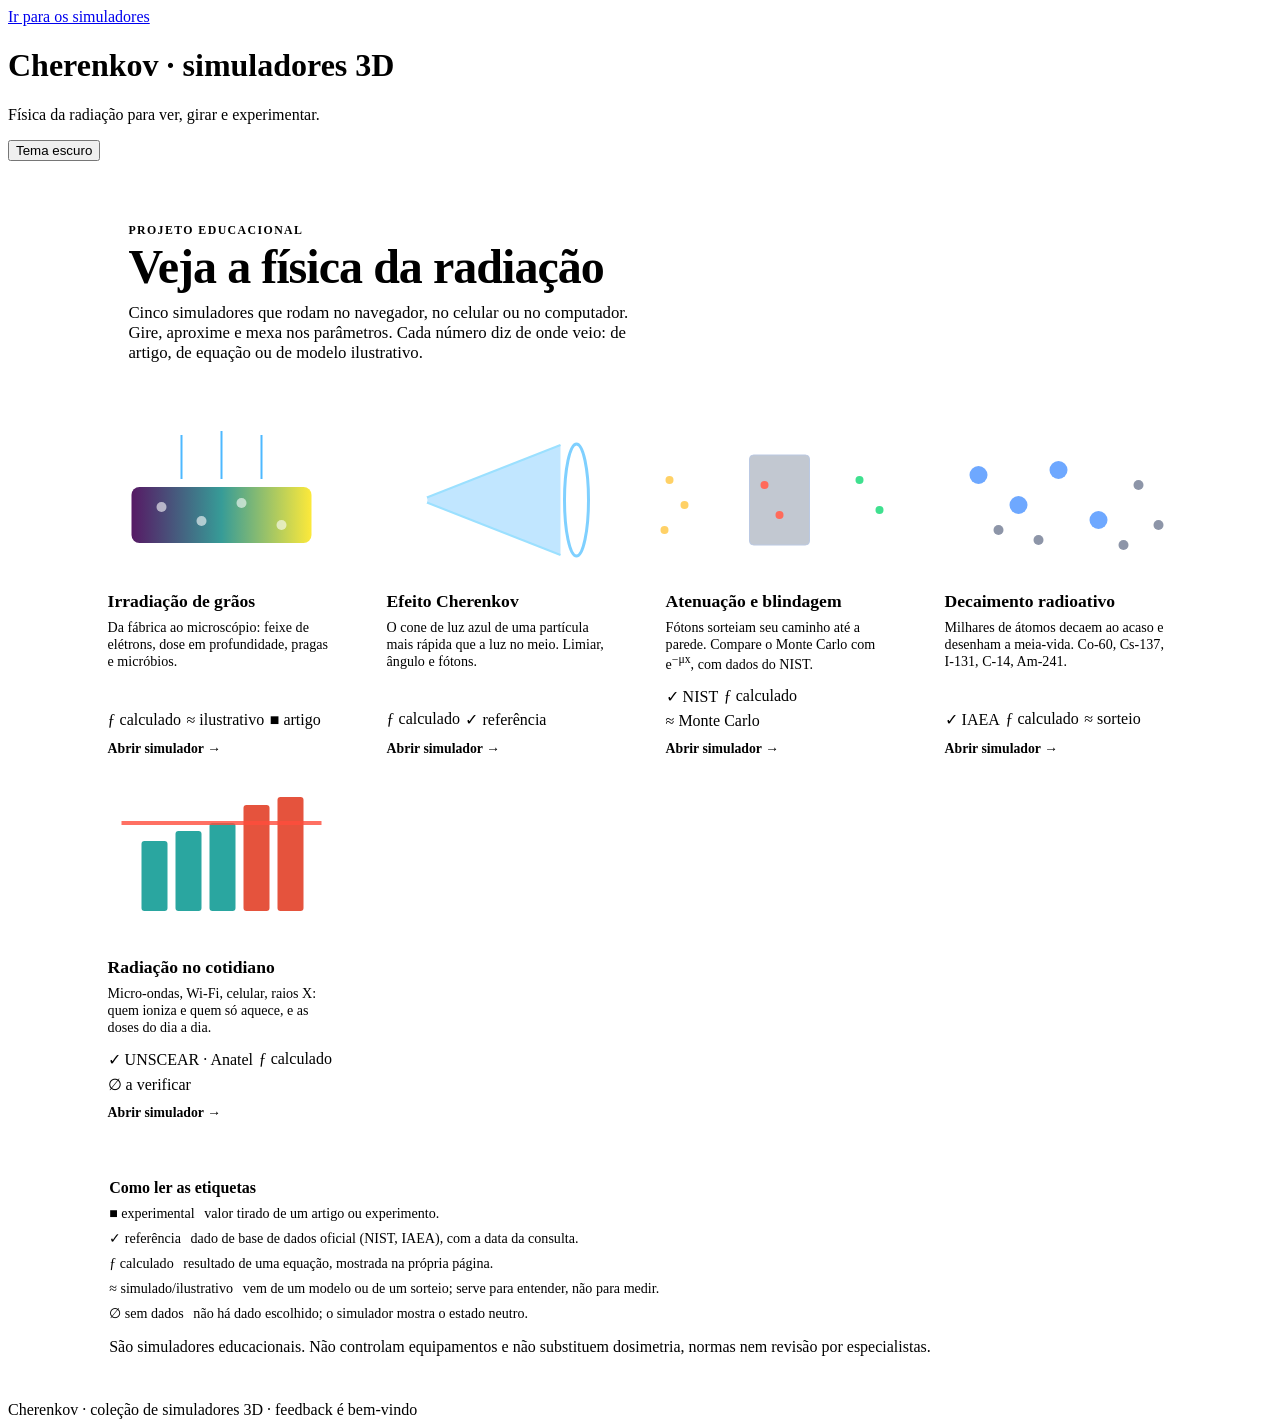
==== index.html @ c426a7c2 "Add files via upload" ====
<!doctype html>
<html lang="pt-BR">
<head>
<meta charset="utf-8">
<meta name="viewport" content="width=device-width, initial-scale=1">
<title>Cherenkov — simuladores 3D de física da radiação</title>
<meta name="description" content="Coleção de simuladores 3D educacionais: irradiação de grãos, efeito Cherenkov, atenuação de fótons e decaimento radioativo.">
<link rel="stylesheet" href="assets/lab.css">
<style>
.wrap{max-width:1100px;margin:0 auto;padding:.75rem}
.hero{margin:.75rem 0 1.2rem;padding:clamp(1.2rem,4vw,2.4rem);border:1px solid var(--line);border-radius:28px;background:var(--card);backdrop-filter:blur(16px);-webkit-backdrop-filter:blur(16px);box-shadow:var(--shadow);position:relative;overflow:hidden}
.hero::before{content:"";position:absolute;right:-60px;top:-60px;width:320px;height:320px;border-radius:50%;background:conic-gradient(from 210deg,var(--accent),var(--accent2),#33d6ff,var(--accent));filter:blur(46px);opacity:.45}
.hero h1{font-size:clamp(1.8rem,5vw,3rem);line-height:1.08;margin:.2rem 0 .6rem;letter-spacing:-.02em;position:relative}
.hero h1 span{background:linear-gradient(90deg,var(--accent),var(--accent2));-webkit-background-clip:text;background-clip:text;color:transparent}
.hero p{max-width:60ch;color:var(--muted);font-size:1.05rem;margin:.3rem 0;position:relative}
.hero .eyebrow{font-size:.74rem;font-weight:700;letter-spacing:.12em;text-transform:uppercase;color:var(--muted);position:relative}
.grid{display:grid;grid-template-columns:repeat(auto-fit,minmax(260px,1fr));gap:1rem}
.sim{display:flex;flex-direction:column;border:1px solid var(--line);border-radius:24px;background:var(--card);backdrop-filter:blur(16px);-webkit-backdrop-filter:blur(16px);box-shadow:var(--shadow);overflow:hidden;text-decoration:none;color:inherit;transition:transform .2s,border-color .2s}
.sim:hover{transform:translateY(-4px);border-color:var(--accent)}
.art{height:150px;position:relative;overflow:hidden;background:var(--stage-bg)}
.art svg{position:absolute;inset:0;width:100%;height:100%}
.sim .body{padding:1rem 1.1rem 1.1rem;display:flex;flex-direction:column;gap:.45rem;flex:1}
.sim h2{font-size:1.1rem;margin:0}
.sim p{margin:0;font-size:.88rem;color:var(--muted)}
.tags{display:flex;gap:.35rem;flex-wrap:wrap;margin-top:auto;padding-top:.4rem}
.go{font-weight:700;font-size:.86rem;color:var(--accent);margin-top:.3rem}
.legend-box{margin-top:1.4rem;padding:1.1rem 1.2rem;border:1px solid var(--line);border-radius:22px;background:var(--card)}
.legend-box h2{margin:0 0 .5rem;font-size:1rem}
.legend-box ul{margin:0;padding:0;list-style:none;display:grid;gap:.5rem}
.legend-box li{display:flex;gap:.6rem;align-items:baseline;font-size:.88rem;color:var(--muted)}
@keyframes drift{from{transform:translateX(-30px)}to{transform:translateX(30px)}}
@keyframes spin{to{transform:rotate(360deg)}}
@keyframes fade{0%,100%{opacity:.25}50%{opacity:1}}
.drift{animation:drift 3.2s ease-in-out infinite alternate}
.fade{animation:fade 2.4s ease-in-out infinite}
@media (prefers-reduced-motion:reduce){.drift,.fade{animation:none}.sim{transition:none}}
</style>
</head>
<body>
<a class="skip" href="#sims">Ir para os simuladores</a>
<header class="top">
  <div class="logo" aria-hidden="true"></div>
  <h1><span>Cherenkov</span> · simuladores 3D</h1>
  <p>Física da radiação para ver, girar e experimentar.</p>
  <button id="theme" class="chip" type="button" aria-pressed="false">Tema escuro</button>
</header>

<main class="wrap">
  <section class="hero">
    <div class="eyebrow">projeto educacional</div>
    <h1>Veja a física da radiação <span>em três dimensões</span></h1>
    <p>Cinco simuladores que rodam no navegador, no celular ou no computador. Gire, aproxime e mexa nos parâmetros. Cada número diz de onde veio: de artigo, de equação ou de modelo ilustrativo.</p>
  </section>

  <section class="grid" id="sims" aria-label="Simuladores">
    <a class="sim" href="graos.html">
      <div class="art" aria-hidden="true"><svg viewBox="0 0 300 150" preserveAspectRatio="xMidYMid slice">
        <defs><linearGradient id="g1" x1="0" x2="1"><stop offset="0" stop-color="#440154"/><stop offset=".5" stop-color="#21918c"/><stop offset="1" stop-color="#fde725"/></linearGradient></defs>
        <rect x="60" y="62" width="180" height="56" rx="8" fill="url(#g1)" opacity=".9"/>
        <g fill="#fff" opacity=".6"><circle cx="90" cy="82" r="5"/><circle cx="130" cy="96" r="5"/><circle cx="170" cy="78" r="5"/><circle cx="210" cy="100" r="5"/></g>
        <g stroke="#4db8ff" stroke-width="2" class="fade"><path d="M110 10v44M150 6v48M190 10v44"/></g></svg></div>
      <div class="body"><h2>Irradiação de grãos</h2>
        <p>Da fábrica ao microscópio: feixe de elétrons, dose em profundidade, pragas e micróbios.</p>
        <div class="tags"><span class="badge b-calc">ƒ calculado</span><span class="badge b-sim">≈ ilustrativo</span><span class="badge b-exp">■ artigo</span></div>
        <div class="go">Abrir simulador →</div></div></a>

    <a class="sim" href="efeito-cherenkov.html">
      <div class="art" aria-hidden="true"><svg viewBox="0 0 300 150" preserveAspectRatio="xMidYMid slice">
        <path d="M70 75 L210 20 L210 130 Z" fill="#4db8ff" opacity=".35" class="fade"/><path d="M70 75 L210 20" stroke="#9be0ff" stroke-width="2"/><path d="M70 75 L210 130" stroke="#9be0ff" stroke-width="2"/>
        <circle cx="70" cy="75" r="7" fill="#fff"/><ellipse cx="226" cy="75" rx="12" ry="56" fill="none" stroke="#7fd0ff" stroke-width="3"/></svg></div>
      <div class="body"><h2>Efeito Cherenkov</h2>
        <p>O cone de luz azul de uma partícula mais rápida que a luz no meio. Limiar, ângulo e fótons.</p>
        <div class="tags"><span class="badge b-calc">ƒ calculado</span><span class="badge b-ok">✓ referência</span></div>
        <div class="go">Abrir simulador →</div></div></a>

    <a class="sim" href="atenuacao.html">
      <div class="art" aria-hidden="true"><svg viewBox="0 0 300 150" preserveAspectRatio="xMidYMid slice">
        <rect x="120" y="30" width="60" height="90" rx="4" fill="#9aa3b2" opacity=".6" stroke="#8ea6d0"/>
        <g class="drift" fill="#ffd166"><circle cx="40" cy="55" r="4"/><circle cx="55" cy="80" r="4"/><circle cx="35" cy="105" r="4"/></g>
        <g fill="#ff6b5b"><circle cx="135" cy="60" r="4"/><circle cx="150" cy="90" r="4"/></g><g fill="#3fe08f"><circle cx="230" cy="55" r="4"/><circle cx="250" cy="85" r="4"/></g></svg></div>
      <div class="body"><h2>Atenuação e blindagem</h2>
        <p>Fótons sorteiam seu caminho até a parede. Compare o Monte Carlo com e<sup>−μx</sup>, com dados do NIST.</p>
        <div class="tags"><span class="badge b-ok">✓ NIST</span><span class="badge b-calc">ƒ calculado</span><span class="badge b-sim">≈ Monte Carlo</span></div>
        <div class="go">Abrir simulador →</div></div></a>

    <a class="sim" href="decaimento.html">
      <div class="art" aria-hidden="true"><svg viewBox="0 0 300 150" preserveAspectRatio="xMidYMid slice">
        <g fill="#6ea8ff"><circle cx="70" cy="50" r="9"/><circle cx="110" cy="80" r="9"/><circle cx="150" cy="45" r="9"/><circle cx="190" cy="95" r="9"/></g>
        <g fill="#8d95a8" class="fade"><circle cx="90" cy="105" r="5"/><circle cx="130" cy="115" r="5"/><circle cx="230" cy="60" r="5"/><circle cx="215" cy="120" r="5"/><circle cx="250" cy="100" r="5"/></g></svg></div>
      <div class="body"><h2>Decaimento radioativo</h2>
        <p>Milhares de átomos decaem ao acaso e desenham a meia-vida. Co-60, Cs-137, I-131, C-14, Am-241.</p>
        <div class="tags"><span class="badge b-ok">✓ IAEA</span><span class="badge b-calc">ƒ calculado</span><span class="badge b-sim">≈ sorteio</span></div>
        <div class="go">Abrir simulador →</div></div></a>

    <a class="sim" href="cotidiano.html">
      <div class="art" aria-hidden="true"><svg viewBox="0 0 300 150" preserveAspectRatio="xMidYMid slice">
        <rect x="70" y="50" width="26" height="70" rx="3" fill="#2aa6a0"/><rect x="104" y="40" width="26" height="80" rx="3" fill="#2aa6a0"/><rect x="138" y="32" width="26" height="88" rx="3" fill="#2aa6a0"/>
        <rect x="172" y="14" width="26" height="106" rx="3" fill="#e5533d"/><rect x="206" y="6" width="26" height="114" rx="3" fill="#e5533d"/>
        <rect x="50" y="30" width="200" height="4" fill="#ff4d3d" opacity=".8" class="fade"/></svg></div>
      <div class="body"><h2>Radiação no cotidiano</h2>
        <p>Micro-ondas, Wi-Fi, celular, raios X: quem ioniza e quem só aquece, e as doses do dia a dia.</p>
        <div class="tags"><span class="badge b-ok">✓ UNSCEAR · Anatel</span><span class="badge b-calc">ƒ calculado</span><span class="badge b-none">∅ a verificar</span></div>
        <div class="go">Abrir simulador →</div></div></a>
  </section>

  <section class="legend-box" aria-labelledby="h-leg">
    <h2 id="h-leg">Como ler as etiquetas</h2>
    <ul>
      <li><span class="badge b-exp">■ experimental</span> valor tirado de um artigo ou experimento.</li>
      <li><span class="badge b-ok">✓ referência</span> dado de base de dados oficial (NIST, IAEA), com a data da consulta.</li>
      <li><span class="badge b-calc">ƒ calculado</span> resultado de uma equação, mostrada na própria página.</li>
      <li><span class="badge b-sim">≈ simulado/ilustrativo</span> vem de um modelo ou de um sorteio; serve para entender, não para medir.</li>
      <li><span class="badge b-none">∅ sem dados</span> não há dado escolhido; o simulador mostra o estado neutro.</li>
    </ul>
    <p class="note">São simuladores educacionais. Não controlam equipamentos e não substituem dosimetria, normas nem revisão por especialistas.</p>
  </section>
</main>
<footer>Cherenkov · coleção de simuladores 3D · feedback é bem-vindo</footer>
<script src="assets/lab.js"></script>
<script>Lab.theme();</script>
</body>
</html>
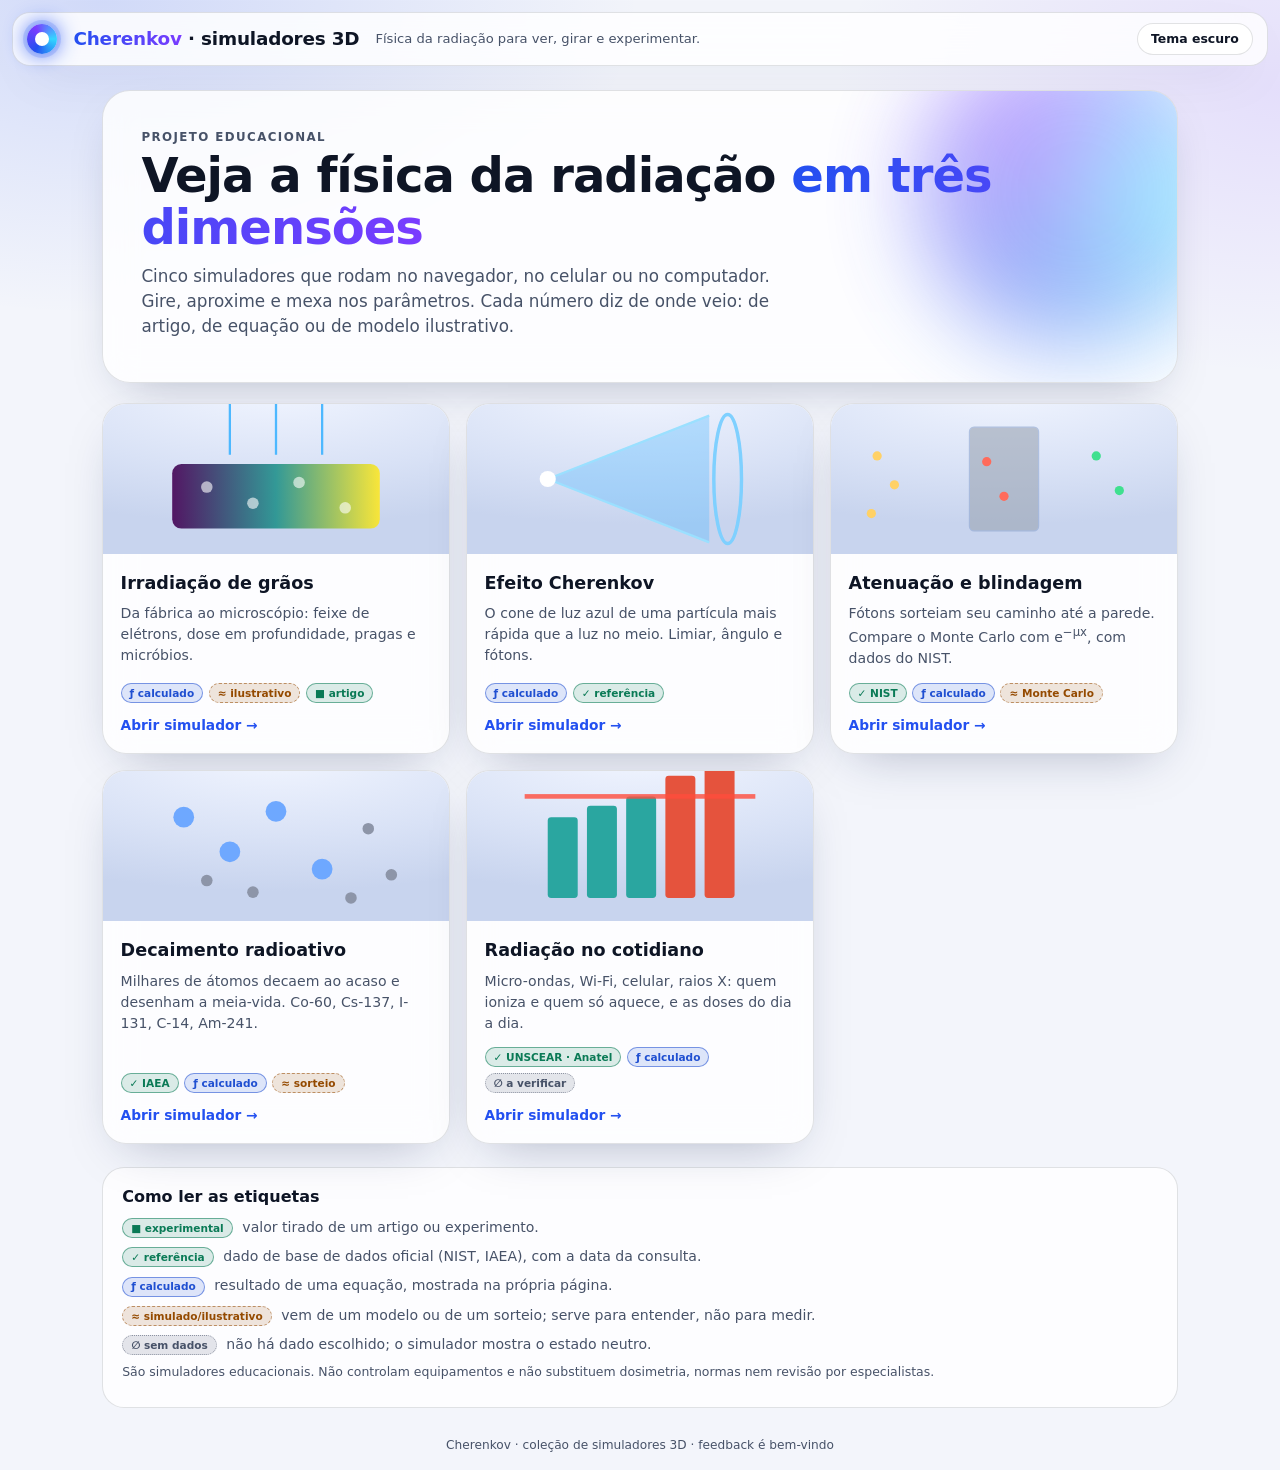
==== commit ac1c44a7: "Add files via upload" ====
--- a/index.html
+++ b/index.html
@@ -5,7 +5,161 @@
 <meta name="viewport" content="width=device-width, initial-scale=1">
 <title>Cherenkov — simuladores 3D de física da radiação</title>
 <meta name="description" content="Coleção de simuladores 3D educacionais: irradiação de grãos, efeito Cherenkov, atenuação de fótons e decaimento radioativo.">
-<link rel="stylesheet" href="assets/lab.css">
+<style>
+:root{
+  --bg:#f3f5fb; --card:rgba(255,255,255,.82); --card-solid:#ffffff; --field:#eef1f9;
+  --ink:#0e1525; --muted:#475268; --line:rgba(14,21,37,.12); --track:rgba(14,21,37,.14);
+  --accent:#2350f0; --accent2:#7a3cff; --accent-ink:#ffffff; --glow1:rgba(35,80,240,.16); --glow2:rgba(122,60,255,.12);
+  --warn-bg:#fff3d6; --warn-ink:#5e3500; --warn-line:#d9961b;
+  --b-exp:#0a7a56; --b-calc:#1f4fd1; --b-sim:#944a00; --b-none:#475268; --b-ok:#0a7a56;
+  --stage-bg:radial-gradient(120% 90% at 50% -10%,#f1f5ff 0%,#d9e2f6 60%,#c8d4ee 100%);
+  --scene-edge:#4a5a7a; --shadow:0 18px 50px -24px rgba(20,35,80,.35); --focus:#2350f0;
+  --sans:"Inter","Segoe UI Variable Text","Segoe UI",system-ui,-apple-system,Roboto,sans-serif;
+  --mono:ui-monospace,"Cascadia Code","SF Mono",Consolas,monospace;
+  color-scheme:light;
+}
+@media (prefers-color-scheme:dark){
+  :root:not([data-theme="light"]){
+    --bg:#060912; --card:rgba(17,24,42,.74); --card-solid:#101828; --field:#0b1222;
+    --ink:#eaf0ff; --muted:#a9b6d3; --line:rgba(160,185,255,.16); --track:rgba(160,185,255,.22);
+    --accent:#6ea8ff; --accent2:#a78bfa; --accent-ink:#06101f; --glow1:rgba(70,120,255,.22); --glow2:rgba(150,100,255,.16);
+    --warn-bg:#2b2110; --warn-ink:#ffd98f; --warn-line:#8a6420;
+    --b-exp:#5eead4; --b-calc:#93c5fd; --b-sim:#fcd34d; --b-none:#a9b6d3; --b-ok:#5eead4;
+    --stage-bg:radial-gradient(110% 85% at 50% -10%,#16275a 0%,#0b1330 55%,#070b18 100%);
+    --scene-edge:#8ea6d0; --shadow:0 18px 60px -28px rgba(0,0,0,.8); --focus:#9cc4ff; color-scheme:dark;
+  }
+}
+:root[data-theme="dark"]{
+  --bg:#060912; --card:rgba(17,24,42,.74); --card-solid:#101828; --field:#0b1222;
+  --ink:#eaf0ff; --muted:#a9b6d3; --line:rgba(160,185,255,.16); --track:rgba(160,185,255,.22);
+  --accent:#6ea8ff; --accent2:#a78bfa; --accent-ink:#06101f; --glow1:rgba(70,120,255,.22); --glow2:rgba(150,100,255,.16);
+  --warn-bg:#2b2110; --warn-ink:#ffd98f; --warn-line:#8a6420;
+  --b-exp:#5eead4; --b-calc:#93c5fd; --b-sim:#fcd34d; --b-none:#a9b6d3; --b-ok:#5eead4;
+  --stage-bg:radial-gradient(110% 85% at 50% -10%,#16275a 0%,#0b1330 55%,#070b18 100%);
+  --scene-edge:#8ea6d0; --shadow:0 18px 60px -28px rgba(0,0,0,.8); --focus:#9cc4ff; color-scheme:dark;
+}
+*{box-sizing:border-box}
+html{scroll-behavior:smooth}
+body{margin:0;min-height:100vh;color:var(--ink);font-family:var(--sans);line-height:1.5;font-size:15px;
+  background:radial-gradient(60% 50% at 8% 0%,var(--glow1),transparent 70%),radial-gradient(50% 45% at 100% 10%,var(--glow2),transparent 70%),var(--bg);
+  background-attachment:fixed;-webkit-font-smoothing:antialiased}
+:focus-visible{outline:3px solid var(--focus);outline-offset:2px;border-radius:8px}
+a{color:var(--accent)}
+.skip{position:absolute;left:-999px;top:0;background:var(--accent);color:var(--accent-ink);padding:.5rem 1rem;z-index:50;border-radius:0 0 10px 0}
+.skip:focus{left:0}
+[hidden]{display:none!important}
+
+header.top{display:flex;flex-wrap:wrap;align-items:center;gap:.5rem 1rem;margin:.75rem .75rem 0;padding:.6rem .9rem;
+  border:1px solid var(--line);border-radius:18px;background:var(--card);backdrop-filter:blur(16px);-webkit-backdrop-filter:blur(16px);box-shadow:var(--shadow)}
+.logo{width:30px;height:30px;border-radius:50%;flex:none;background:conic-gradient(from 210deg,var(--accent),var(--accent2),#33d6ff,var(--accent));
+  box-shadow:0 0 0 4px var(--glow1),0 0 22px var(--accent);position:relative}
+.logo::after{content:"";position:absolute;inset:8px;border-radius:50%;background:var(--card-solid)}
+header.top h1{font-size:1.15rem;margin:0;font-weight:750;letter-spacing:-.01em}
+header.top h1 span{background:linear-gradient(90deg,var(--accent),var(--accent2));-webkit-background-clip:text;background-clip:text;color:transparent}
+header.top p{margin:0;color:var(--muted);font-size:.82rem;flex:1 1 260px}
+.chip{display:inline-flex;align-items:center;gap:.4rem;font:inherit;font-size:.78rem;font-weight:600;cursor:pointer;color:var(--ink);text-decoration:none;
+  border:1px solid var(--line);background:var(--card-solid);padding:.38rem .8rem;border-radius:999px;transition:transform .15s,border-color .15s}
+.chip:hover{border-color:var(--accent);transform:translateY(-1px)}
+.chip[aria-pressed="true"]{background:var(--ink);color:var(--bg)}
+.pill-note{font-size:.72rem;font-weight:700;color:var(--warn-ink);background:var(--warn-bg);border:1px solid var(--warn-line);padding:.2rem .6rem;border-radius:999px}
+
+.layout{display:grid;grid-template-columns:minmax(0,1.35fr) minmax(340px,.8fr);gap:.9rem;padding:.9rem .75rem;align-items:start;max-width:1800px;margin:0 auto}
+.stagewrap{position:sticky;top:.75rem}
+.stage{position:relative;height:calc(100vh - 6.4rem);min-height:420px;border:1px solid var(--line);border-radius:26px;background:var(--stage-bg);overflow:hidden;box-shadow:var(--shadow)}
+.stage canvas{position:absolute;inset:0;width:100%;height:100%;display:block;touch-action:none;cursor:grab}
+.stage canvas:active{cursor:grabbing}
+.ov{position:absolute;font-size:.72rem;pointer-events:none;color:var(--ink)}
+.glass{background:var(--card);backdrop-filter:blur(14px);-webkit-backdrop-filter:blur(14px);border:1px solid var(--line);border-radius:14px}
+.stamp{left:.7rem;top:.7rem;padding:.3rem .65rem;max-width:calc(100% - 11rem);font-weight:600;color:var(--muted)}
+.hint{right:.7rem;bottom:.7rem;padding:.25rem .6rem;color:var(--muted);border-radius:999px}
+.tools{right:.7rem;top:.7rem;display:flex;gap:.4rem;pointer-events:auto}
+.legend{left:.7rem;bottom:.7rem;padding:.55rem .75rem .6rem;width:min(330px,calc(100% - 9.5rem))}
+.legend .ttl{font-weight:700;margin-bottom:.35rem;line-height:1.25}
+.legend .ttl small{display:block;font-weight:500;color:var(--muted)}
+.legend dl{display:grid;grid-template-columns:1fr auto;gap:.15rem .8rem;margin:0}
+.legend dt{color:var(--muted)} .legend dd{margin:0;font-family:var(--mono);font-weight:700;text-align:right}
+.lbl{position:absolute;left:0;top:0;font-size:.7rem;padding:.15rem .5rem;white-space:nowrap;pointer-events:none;display:none;
+  background:var(--card);backdrop-filter:blur(10px);border:1px solid var(--line);border-radius:999px;font-weight:600}
+.nogl{position:absolute;inset:0;display:none;align-items:center;justify-content:center;text-align:center;padding:2rem;color:var(--muted)}
+
+.panels{display:flex;flex-direction:column;gap:.9rem;min-width:0}
+.card{background:var(--card);backdrop-filter:blur(16px);-webkit-backdrop-filter:blur(16px);border:1px solid var(--line);border-radius:22px;padding:1rem 1.05rem;box-shadow:var(--shadow)}
+.card h2{font-size:1rem;margin:0 0 .6rem;font-weight:700}
+.card h3{font-size:.72rem;margin:1rem 0 .35rem;text-transform:uppercase;letter-spacing:.08em;color:var(--muted);font-weight:700}
+.ctl{margin:.7rem 0}
+.ctl label,.ctl legend{display:flex;justify-content:space-between;gap:.5rem;font-size:.84rem;font-weight:600;margin-bottom:.3rem;padding:0}
+.ctl .unit{color:var(--muted);font-weight:500;font-size:.74rem;text-align:right}
+.pair{display:grid;grid-template-columns:1fr 6.4rem;gap:.8rem;align-items:center}
+input[type=range]{-webkit-appearance:none;appearance:none;width:100%;height:24px;background:transparent;margin:0;cursor:pointer}
+input[type=range]::-webkit-slider-runnable-track{height:6px;border-radius:999px;background:linear-gradient(90deg,var(--accent),var(--accent2)) 0/var(--p,0%) 100% no-repeat,var(--track)}
+input[type=range]::-moz-range-track{height:6px;border-radius:999px;background:linear-gradient(90deg,var(--accent),var(--accent2)) 0/var(--p,0%) 100% no-repeat,var(--track)}
+input[type=range]::-webkit-slider-thumb{-webkit-appearance:none;width:20px;height:20px;margin-top:-7px;border-radius:50%;background:#fff;border:3px solid var(--accent);box-shadow:0 2px 8px rgba(0,0,0,.3)}
+input[type=range]::-moz-range-thumb{width:14px;height:14px;border-radius:50%;background:#fff;border:3px solid var(--accent);box-shadow:0 2px 8px rgba(0,0,0,.3)}
+input[type=number],select{font-family:var(--mono);font-size:.86rem;padding:.4rem .6rem;border:1px solid var(--line);background:var(--field);color:var(--ink);width:100%;border-radius:12px}
+select{font-family:var(--sans)}
+input[aria-invalid="true"]{outline:2px solid #d0261a}
+.seg{display:flex;gap:.3rem;background:var(--field);padding:.25rem;border-radius:999px;border:1px solid var(--line);flex-wrap:wrap}
+.seg label{flex:1;margin:0;text-align:center;cursor:pointer;position:relative;display:block;font-weight:600;font-size:.8rem;white-space:nowrap}
+.seg input{position:absolute;opacity:0;inset:0;cursor:pointer;margin:0}
+.seg span{display:block;padding:.4rem .6rem;border-radius:999px}
+.seg input:checked+span{background:linear-gradient(90deg,var(--accent),var(--accent2));color:var(--accent-ink)}
+.seg label:has(input:focus-visible){outline:3px solid var(--focus);outline-offset:2px;border-radius:999px}
+fieldset{border:0;margin:.7rem 0 0;padding:0}
+.btnrow{display:flex;gap:.5rem;flex-wrap:wrap;margin-top:.6rem}
+.btn{font:inherit;font-size:.82rem;font-weight:650;cursor:pointer;border:1px solid var(--line);background:var(--card-solid);color:var(--ink);padding:.5rem 1rem;border-radius:999px}
+.btn.pri{background:linear-gradient(90deg,var(--accent),var(--accent2));color:var(--accent-ink);border-color:transparent}
+.btn:hover{filter:brightness(1.08)}
+
+.rows{display:flex;flex-direction:column}
+.row{display:grid;grid-template-columns:minmax(0,1fr) auto;gap:.1rem .8rem;padding:.55rem 0;border-bottom:1px solid var(--line);align-items:baseline}
+.row:last-child{border-bottom:0}
+.row .k{font-size:.85rem;font-weight:550}
+.row .k small{display:block;color:var(--muted);font-size:.74rem;font-weight:400}
+.row .val{text-align:right;display:flex;flex-direction:column;align-items:flex-end;gap:.2rem}
+.v{font-family:var(--mono);font-size:.98rem;font-weight:700;font-variant-numeric:tabular-nums}
+.badge{font-size:.66rem;font-weight:650;padding:.05rem .5rem;border-radius:999px;white-space:nowrap;line-height:1.55;color:var(--bc,var(--ink));
+  background:color-mix(in srgb,var(--bc) 14%,transparent);border:1px solid color-mix(in srgb,var(--bc) 55%,transparent)}
+.b-exp{--bc:var(--b-exp)} .b-calc{--bc:var(--b-calc)} .b-sim{--bc:var(--b-sim)} .b-none{--bc:var(--b-none)} .b-ok{--bc:var(--b-ok)}
+.b-sim{border-style:dashed} .b-none{border-style:dotted}
+.alert{background:var(--warn-bg);color:var(--warn-ink);border:1px solid var(--warn-line);border-radius:14px;padding:.6rem .8rem;font-size:.82rem;margin:.6rem 0}
+.alert.info{background:var(--field);color:var(--ink);border-color:var(--line)}
+.note{font-size:.78rem;color:var(--muted);margin:.5rem 0}
+.kpis{display:grid;grid-template-columns:repeat(3,minmax(0,1fr));gap:.55rem;margin-bottom:.4rem}
+.kpi{border:1px solid var(--line);border-radius:16px;padding:.6rem .7rem;background:var(--field);min-width:0}
+.kpi .l{font-size:.7rem;font-weight:700;letter-spacing:.06em;text-transform:uppercase;color:var(--muted)}
+.kpi .n{font-family:var(--mono);font-size:1.3rem;font-weight:750;line-height:1.2;margin:.15rem 0;overflow-wrap:anywhere}
+.kpi .s{font-size:.68rem;color:var(--muted);margin-bottom:.25rem}
+.kpi .badge{white-space:normal;display:inline-block;line-height:1.3;padding:.1rem .45rem}
+svg.chart{width:100%;height:auto;display:block;background:var(--field);border:1px solid var(--line);border-radius:16px;margin-top:.5rem}
+svg.chart text{font-family:var(--mono);font-size:9.5px;fill:var(--muted)}
+svg.chart .ttl{fill:var(--ink);font-weight:700;font-family:var(--sans)}
+.c-axis{stroke:var(--muted);stroke-width:1;fill:none}
+.c-grid{stroke:var(--line);stroke-width:.8}
+.c-line{stroke:var(--accent);stroke-width:2.2;fill:none}
+.c-sim{stroke:var(--accent);stroke-width:2;fill:none;stroke-dasharray:5 3}
+.c-pt{fill:var(--accent2);stroke:var(--card-solid);stroke-width:1.5}
+table{border-collapse:separate;border-spacing:0;width:100%;font-size:.8rem;border:1px solid var(--line);border-radius:14px;overflow:hidden}
+th,td{padding:.45rem .6rem;text-align:left;border-bottom:1px solid var(--line)}
+tr:last-child td{border-bottom:0}
+th{background:var(--field);font-size:.7rem;text-transform:uppercase;letter-spacing:.06em;color:var(--muted)}
+td.m{font-family:var(--mono);font-weight:700}
+ul.lim{margin:.2rem 0 0;padding-left:1.1rem;font-size:.84rem}
+ul.lim li{margin:.45rem 0}
+footer{padding:1rem;text-align:center;color:var(--muted);font-size:.76rem}
+
+@media (max-width:960px){
+  .layout{grid-template-columns:minmax(0,1fr);padding:.5rem}
+  header.top{margin:.5rem .5rem 0}
+  .stagewrap{top:.4rem;z-index:5}
+  .stage{height:44vh;min-height:280px;border-radius:22px}
+  .legend{width:min(250px,calc(100% - 1.4rem));font-size:.66rem}
+  .hint{display:none}
+  .stamp{max-width:calc(100% - 9rem);font-size:.64rem}
+  .kpi .n{font-size:1.05rem}
+}
+@media (prefers-reduced-motion:reduce){html{scroll-behavior:auto}.chip{transition:none}}
+
+</style>
 <style>
 .wrap{max-width:1100px;margin:0 auto;padding:.75rem}
 .hero{margin:.75rem 0 1.2rem;padding:clamp(1.2rem,4vw,2.4rem);border:1px solid var(--line);border-radius:28px;background:var(--card);backdrop-filter:blur(16px);-webkit-backdrop-filter:blur(16px);box-shadow:var(--shadow);position:relative;overflow:hidden}
@@ -116,7 +270,166 @@
   </section>
 </main>
 <footer>Cherenkov · coleção de simuladores 3D · feedback é bem-vindo</footer>
-<script src="assets/lab.js"></script>
+<script>
+"use strict";
+/* Biblioteca compartilhada dos simuladores: tema, formatação, etiquetas de tipo,
+   controles deslizantes e palco 3D (câmera orbital própria, rótulos HTML). */
+const Lab = (() => {
+  const $ = (s, r = document) => r.querySelector(s);
+  const $$ = (s, r = document) => [...r.querySelectorAll(s)];
+
+  /* ---- formatação pt-BR ---- */
+  const cache = {};
+  const nf = d => cache[d] || (cache[d] = new Intl.NumberFormat('pt-BR', { maximumFractionDigits: d }));
+  const num = (x, d = 2) => (x === null || x === undefined || !isFinite(x)) ? '—' : nf(d).format(x);
+  const SUP = { '0':'⁰','1':'¹','2':'²','3':'³','4':'⁴','5':'⁵','6':'⁶','7':'⁷','8':'⁸','9':'⁹','-':'⁻' };
+  const sci = (x, d = 2) => {
+    if (!isFinite(x)) return '—'; if (x === 0) return '0';
+    const [m, e] = x.toExponential(d).split('e');
+    return `${m.replace('.', ',')} × 10${String(parseInt(e, 10)).split('').map(c => SUP[c] || c).join('')}`;
+  };
+
+  /* ---- etiquetas de tipo ---- */
+  const TYPES = {
+    exp:  { cls: 'b-exp',  glyph: '■', text: 'experimental' },
+    calc: { cls: 'b-calc', glyph: 'ƒ', text: 'calculado' },
+    sim:  { cls: 'b-sim',  glyph: '≈', text: 'simulado/ilustrativo' },
+    ref:  { cls: 'b-ok',   glyph: '✓', text: 'dado de referência' },
+    none: { cls: 'b-none', glyph: '∅', text: 'sem dados' }
+  };
+  const badge = (t, text) => `<span class="badge ${TYPES[t].cls}">${TYPES[t].glyph} ${(text || TYPES[t].text).replace(/^[■ƒ≈✓∅]\s*/, '')}</span>`;
+  const row = (k, sub, v, t, tText) =>
+    `<div class="row"><div class="k">${k}${sub ? `<small>${sub}</small>` : ''}</div><div class="val"><span class="v">${v}</span>${badge(t, tText)}</div></div>`;
+
+  /* ---- tema ---- */
+  function theme(onChange){
+    const root = document.documentElement, btn = $('#theme');
+    let saved = null; try { saved = localStorage.getItem('cherenkov-theme'); } catch (e) {}
+    if (saved) root.setAttribute('data-theme', saved);
+    const isDark = () => root.getAttribute('data-theme') === 'dark' || (!root.getAttribute('data-theme') && matchMedia('(prefers-color-scheme: dark)').matches);
+    const sync = () => { const d = isDark(); btn.setAttribute('aria-pressed', d); btn.textContent = d ? 'Tema claro' : 'Tema escuro'; if (onChange) onChange(d); };
+    btn.addEventListener('click', () => {
+      const n = isDark() ? 'light' : 'dark'; root.setAttribute('data-theme', n);
+      try { localStorage.setItem('cherenkov-theme', n); } catch (e) {}
+      sync();
+    });
+    matchMedia('(prefers-color-scheme: dark)').addEventListener('change', sync);
+    sync();
+    return isDark;
+  }
+
+  /* ---- controle deslizante + campo numérico ---- */
+  const sig = x => Number(x.toPrecision(3));
+  const setP = r => r.style.setProperty('--p', ((r.value - r.min) / (r.max - r.min) * 100) + '%');
+  function slider(host, c, onChange){
+    const toS = v => c.log ? Math.round(Math.log(v / c.min) / Math.log(c.max / c.min) * 1000) : v;
+    const fromS = s => c.log ? sig(c.min * Math.pow(c.max / c.min, s / 1000)) : +s;
+    $(host).insertAdjacentHTML('beforeend', `
+      <div class="ctl">
+        <label for="n-${c.id}">${c.label} <span class="unit">${c.unit || ''}${c.hint ? ' · ' + c.hint : ''}</span></label>
+        <div class="pair">
+          <input type="range" id="r-${c.id}" aria-label="${c.label}, controle deslizante" min="${c.log ? 0 : c.min}" max="${c.log ? 1000 : c.max}" step="${c.log ? 1 : c.step}" value="${toS(c.value)}">
+          <input type="number" id="n-${c.id}" inputmode="decimal" min="${c.min}" max="${c.max}" step="${c.step || 'any'}" value="${c.value}">
+        </div>
+      </div>`);
+    const r = $('#r-' + c.id), n = $('#n-' + c.id); setP(r);
+    const api = {
+      value: c.value,
+      set(v){ api.value = v; n.value = v; r.value = toS(v); setP(r); n.removeAttribute('aria-invalid'); onChange(v); }
+    };
+    r.addEventListener('input', () => { api.value = fromS(r.value); n.value = api.value; setP(r); n.removeAttribute('aria-invalid'); onChange(api.value); });
+    n.addEventListener('input', () => {
+      const v = parseFloat(n.value);
+      if (isFinite(v) && v >= c.min && v <= c.max){ api.value = v; r.value = toS(v); setP(r); n.removeAttribute('aria-invalid'); onChange(v); }
+      else n.setAttribute('aria-invalid', 'true');
+    });
+    n.addEventListener('change', () => { let v = parseFloat(n.value); if (!isFinite(v)) v = api.value; api.set(Math.min(Math.max(v, c.min), c.max)); });
+    return api;
+  }
+
+  /* ---- palco 3D ---- */
+  function stage(opts){
+    const o = Object.assign({ theta: 0.6, phi: 1.15, radius: 14, target: [0, 0, 0], minR: 4, maxR: 60, fov: 40 }, opts);
+    const canvas = $('#gl'), el = $('#stage'), labelHost = $('#labels');
+    let renderer;
+    try { renderer = new THREE.WebGLRenderer({ canvas, antialias: true, alpha: true }); }
+    catch (e){ $('#nogl').style.display = 'flex'; return null; }
+    renderer.setPixelRatio(Math.min(window.devicePixelRatio || 1, 2));
+    renderer.outputEncoding = THREE.sRGBEncoding;
+    renderer.setClearColor(0x000000, 0);
+    const scene = new THREE.Scene();
+    const camera = new THREE.PerspectiveCamera(o.fov, 1, 0.05, 500);
+    scene.add(new THREE.AmbientLight(0xffffff, 0.7));
+    scene.add(new THREE.HemisphereLight(0xdfe9ff, 0x445066, 0.35));
+    const key = new THREE.DirectionalLight(0xffffff, 0.9); key.position.set(6, 14, 9); scene.add(key);
+    const orbit = { theta: o.theta, phi: o.phi, radius: o.radius, target: new THREE.Vector3(...o.target) };
+    const goal = { theta: o.theta, phi: o.phi, radius: o.radius, target: new THREE.Vector3(...o.target) };
+    const reduced = matchMedia('(prefers-reduced-motion: reduce)').matches;
+    const labels = new Map();
+    const api = { THREE, scene, camera, renderer, canvas, orbit, goal, reduced, dark: false, onTick: null, onPick: null };
+
+    function resize(){ const w = el.clientWidth, h = el.clientHeight; if (!w || !h) return; renderer.setSize(w, h, false); camera.aspect = w / h; camera.updateProjectionMatrix(); }
+    new ResizeObserver(resize).observe(el); resize();
+
+    const zoom = f => { goal.radius = Math.min(Math.max(goal.radius * f, o.minR), o.maxR); };
+    const ptrs = new Map(); let pinch = 0, down = null;
+    canvas.addEventListener('pointerdown', e => { canvas.setPointerCapture(e.pointerId); ptrs.set(e.pointerId, { x: e.clientX, y: e.clientY }); down = { moved: 0, t: performance.now() };
+      if (ptrs.size === 2){ const [a, b] = [...ptrs.values()]; pinch = Math.hypot(a.x - b.x, a.y - b.y); } });
+    canvas.addEventListener('pointermove', e => {
+      const p = ptrs.get(e.pointerId); if (!p) return;
+      const dx = e.clientX - p.x, dy = e.clientY - p.y; p.x = e.clientX; p.y = e.clientY; if (down) down.moved += Math.abs(dx) + Math.abs(dy);
+      if (ptrs.size === 1){ goal.theta -= dx * 0.008; goal.phi = Math.min(Math.max(goal.phi - dy * 0.008, 0.12), Math.PI - 0.12); }
+      else if (ptrs.size === 2){ const [a, b] = [...ptrs.values()], d = Math.hypot(a.x - b.x, a.y - b.y); if (pinch > 0) zoom(pinch / d); pinch = d; }
+    });
+    const up = e => { if (down && down.moved < 6 && performance.now() - down.t < 500 && api.onPick) api.onPick(e); ptrs.delete(e.pointerId); pinch = 0; };
+    canvas.addEventListener('pointerup', up); canvas.addEventListener('pointercancel', e => { ptrs.delete(e.pointerId); pinch = 0; });
+    canvas.addEventListener('wheel', e => { e.preventDefault(); zoom(Math.exp(e.deltaY * 0.0012)); }, { passive: false });
+    canvas.addEventListener('keydown', e => {
+      const k = e.key, s = 0.09; let used = true;
+      if (k === 'ArrowLeft') goal.theta -= s; else if (k === 'ArrowRight') goal.theta += s;
+      else if (k === 'ArrowUp') goal.phi = Math.max(goal.phi - s, 0.12); else if (k === 'ArrowDown') goal.phi = Math.min(goal.phi + s, Math.PI - 0.12);
+      else if (k === '+' || k === '=') zoom(0.9); else if (k === '-' || k === '_') zoom(1.1); else used = false;
+      if (used) e.preventDefault();
+    });
+    api.resetCamera = () => { goal.theta = o.theta; goal.phi = o.phi; goal.radius = o.radius; goal.target.set(...o.target); };
+
+    api.label = (id, cls) => { const d = document.createElement('div'); d.className = 'lbl ' + (cls || ''); labelHost.appendChild(d); labels.set(id, d); return d; };
+    const v3 = new THREE.Vector3();
+    api.place = (id, pos, show, text) => {
+      const node = labels.get(id); if (!node) return;
+      if (!show){ node.style.display = 'none'; return; }
+      v3.copy(pos).project(camera);
+      if (v3.z > 1){ node.style.display = 'none'; return; }
+      if (text !== undefined && node.textContent !== text) node.textContent = text;
+      node.style.display = 'block';
+      const px = (v3.x * 0.5 + 0.5) * el.clientWidth, py = (-v3.y * 0.5 + 0.5) * el.clientHeight;
+      node.style.transform = `translate(${Math.max(4, Math.min(px + 8, el.clientWidth - node.offsetWidth - 4))}px,${py}px) translateY(-50%)`;
+    };
+    api.hideLabels = () => labels.forEach(l => { l.style.display = 'none'; });
+
+    let last = performance.now(), clock = 0;
+    function loop(now){
+      requestAnimationFrame(loop);
+      if (document.hidden || !el.clientWidth) return;
+      const dt = Math.min(0.05, (now - last) / 1000); last = now; clock += dt;
+      const k = 1 - Math.exp(-dt * 9);
+      orbit.theta += (goal.theta - orbit.theta) * k; orbit.phi += (goal.phi - orbit.phi) * k; orbit.radius += (goal.radius - orbit.radius) * k; orbit.target.lerp(goal.target, k);
+      const sp = Math.sin(orbit.phi);
+      camera.position.set(orbit.target.x + orbit.radius * sp * Math.sin(orbit.theta), orbit.target.y + orbit.radius * Math.cos(orbit.phi), orbit.target.z + orbit.radius * sp * Math.cos(orbit.theta));
+      camera.lookAt(orbit.target);
+      api.hideLabels();
+      if (api.onTick) api.onTick(dt, clock);
+      renderer.render(scene, camera);
+      if (api.onLabels) api.onLabels();
+    }
+    requestAnimationFrame(loop);
+    return api;
+  }
+
+  return { $, $$, num, sci, badge, row, TYPES, theme, slider, stage, setP };
+})();
+
+</script>
 <script>Lab.theme();</script>
 </body>
 </html>
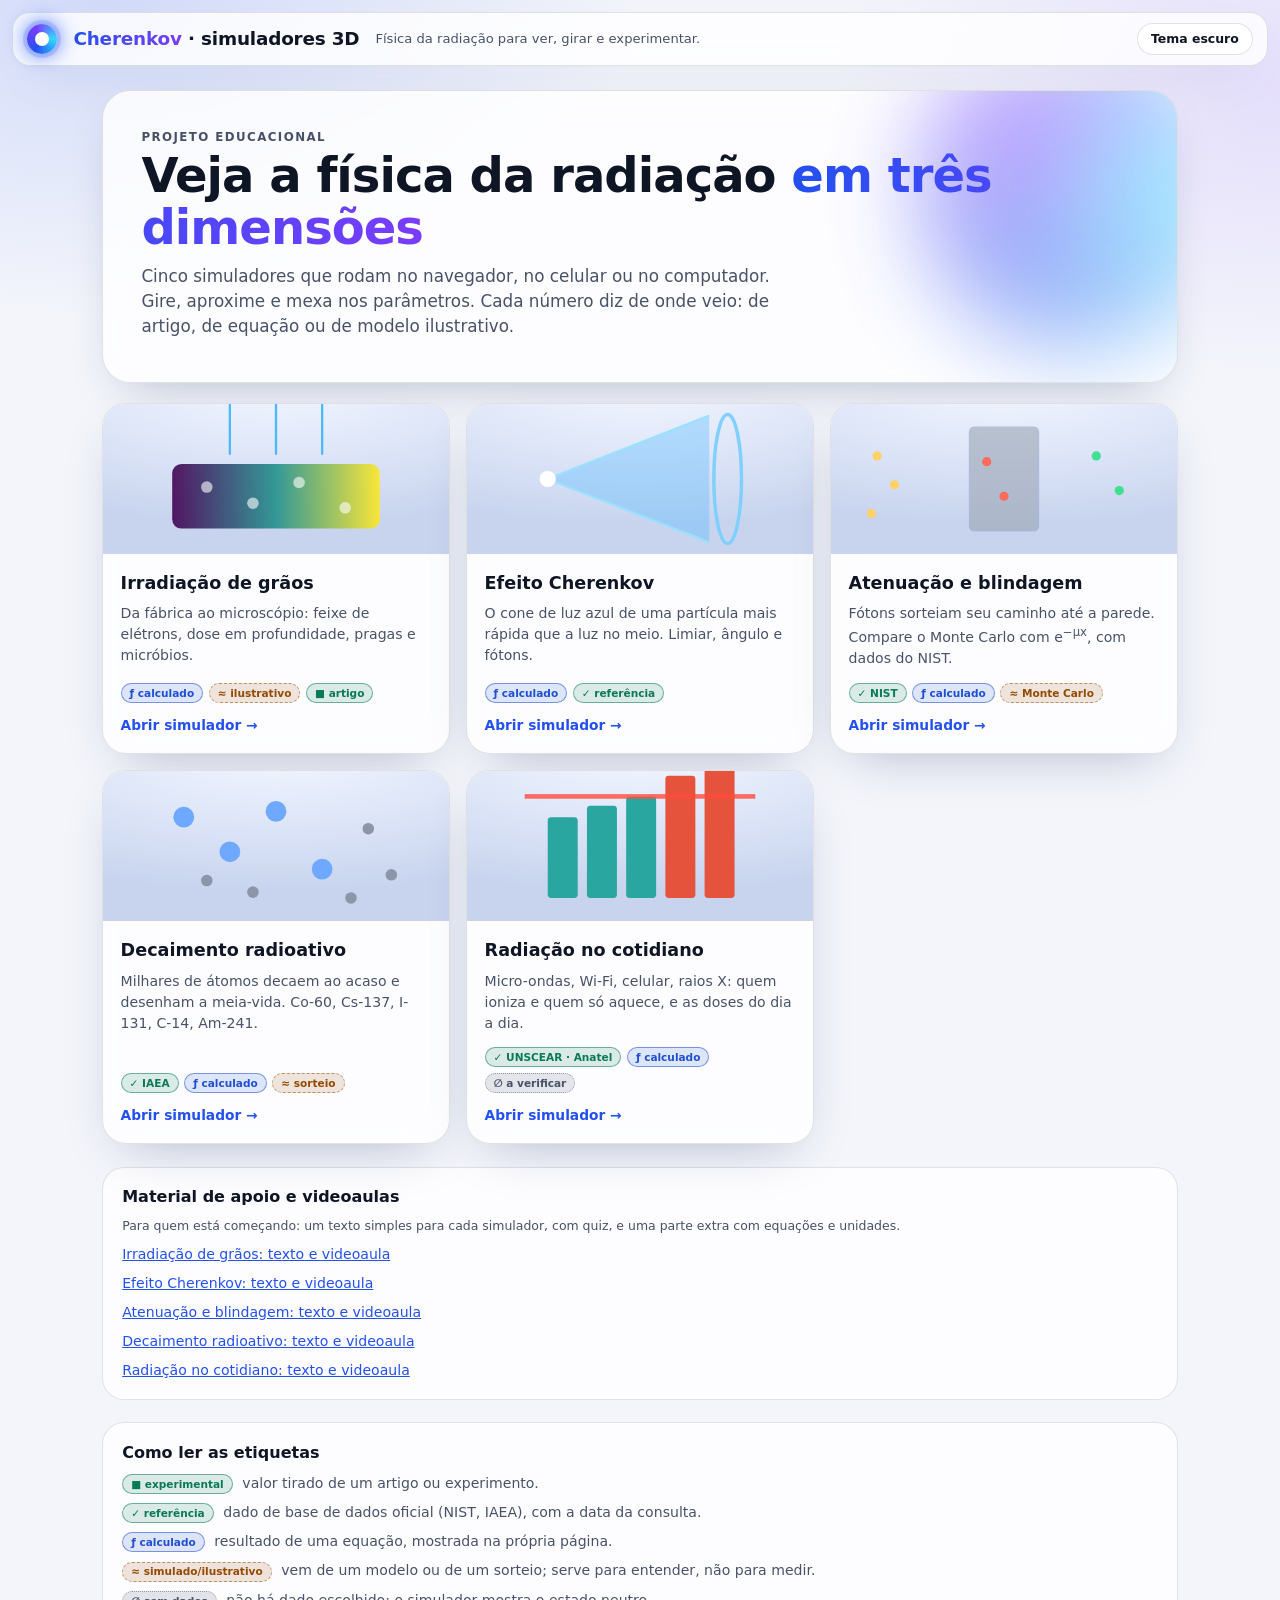
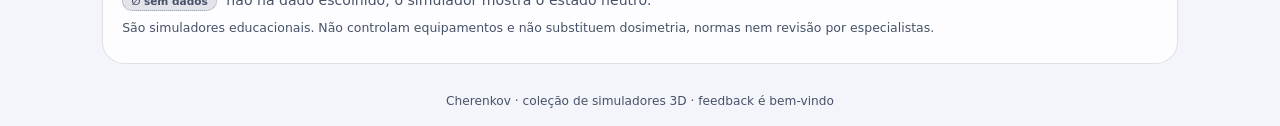
==== commit 35437597: "Add files via upload" ====
--- a/index.html
+++ b/index.html
@@ -159,6 +159,30 @@
 }
 @media (prefers-reduced-motion:reduce){html{scroll-behavior:auto}.chip{transition:none}}
 
+/* ===== celular: palco maior e sobreposições enxutas ===== */
+@media (max-width:960px){
+  header.top{padding:.45rem .7rem;gap:.35rem .6rem;margin:.4rem .4rem 0}
+  header.top .logo{width:22px;height:22px}
+  header.top .logo::after{inset:6px}
+  header.top h1{font-size:.95rem}
+  header.top p{display:none}
+  .pill-note{font-size:.62rem;padding:.1rem .45rem}
+  .chip{font-size:.7rem;padding:.28rem .6rem}
+  .stage{height:54vh!important;min-height:300px!important}
+  .hint{display:none!important}
+  .stamp{font-size:.58rem!important;padding:.2rem .5rem!important;max-width:calc(100% - 6.2rem)!important;line-height:1.25;display:-webkit-box;-webkit-line-clamp:3;-webkit-box-orient:vertical;overflow:hidden}
+  .tools{right:.4rem!important;top:.4rem!important;gap:.25rem!important;flex-direction:column;align-items:flex-end}
+  .tools .chip{padding:.22rem .5rem!important;font-size:.64rem!important}
+  .legend{left:.4rem!important;bottom:.4rem!important;padding:.3rem .5rem!important;width:min(200px,62%)!important;font-size:.58rem!important}
+  .legend .ttl{margin-bottom:.15rem;font-size:.62rem}
+  .legend .ttl small,.legend dl{display:none}
+  .lbl{font-size:.58rem;padding:.04rem .3rem}
+  .modes{padding:.2rem;border-radius:14px}
+  .modes button{font-size:.7rem;padding:.4rem .25rem}
+  .modes .k{display:none}
+  .modes button small{display:none}
+}
+
 </style>
 <style>
 .wrap{max-width:1100px;margin:0 auto;padding:.75rem}
@@ -257,6 +281,8 @@
         <div class="go">Abrir simulador →</div></div></a>
   </section>
 
+  <section class="legend-box" aria-labelledby="h-mat"><h2 id="h-mat">Material de apoio e videoaulas</h2><p class="note" style="margin-top:0">Para quem está começando: um texto simples para cada simulador, com quiz, e uma parte extra com equações e unidades.</p><ul><li><a href="material-graos.html">Irradiação de grãos: texto e videoaula</a></li><li><a href="material-cherenkov.html">Efeito Cherenkov: texto e videoaula</a></li><li><a href="material-atenuacao.html">Atenuação e blindagem: texto e videoaula</a></li><li><a href="material-decaimento.html">Decaimento radioativo: texto e videoaula</a></li><li><a href="material-cotidiano.html">Radiação no cotidiano: texto e videoaula</a></li></ul></section>
+
   <section class="legend-box" aria-labelledby="h-leg">
     <h2 id="h-leg">Como ler as etiquetas</h2>
     <ul>
@@ -368,7 +394,7 @@
     const labels = new Map();
     const api = { THREE, scene, camera, renderer, canvas, orbit, goal, reduced, dark: false, onTick: null, onPick: null };
 
-    function resize(){ const w = el.clientWidth, h = el.clientHeight; if (!w || !h) return; renderer.setSize(w, h, false); camera.aspect = w / h; camera.updateProjectionMatrix(); }
+    function resize(){ const w = el.clientWidth, h = el.clientHeight; if (!w || !h) return; renderer.setSize(w, h, false); camera.aspect = w / h; camera.fov = camera.aspect < 1 ? Math.min(75, o.fov / Math.pow(camera.aspect, 0.7)) : o.fov; camera.updateProjectionMatrix(); }
     new ResizeObserver(resize).observe(el); resize();
 
     const zoom = f => { goal.radius = Math.min(Math.max(goal.radius * f, o.minR), o.maxR); };
@@ -395,9 +421,9 @@
 
     api.label = (id, cls) => { const d = document.createElement('div'); d.className = 'lbl ' + (cls || ''); labelHost.appendChild(d); labels.set(id, d); return d; };
     const v3 = new THREE.Vector3();
-    api.place = (id, pos, show, text) => {
+    api.place = (id, pos, show, text, keep) => {
       const node = labels.get(id); if (!node) return;
-      if (!show){ node.style.display = 'none'; return; }
+      if (!show || (el.clientWidth < 560 && !keep)){ node.style.display = 'none'; return; }
       v3.copy(pos).project(camera);
       if (v3.z > 1){ node.style.display = 'none'; return; }
       if (text !== undefined && node.textContent !== text) node.textContent = text;
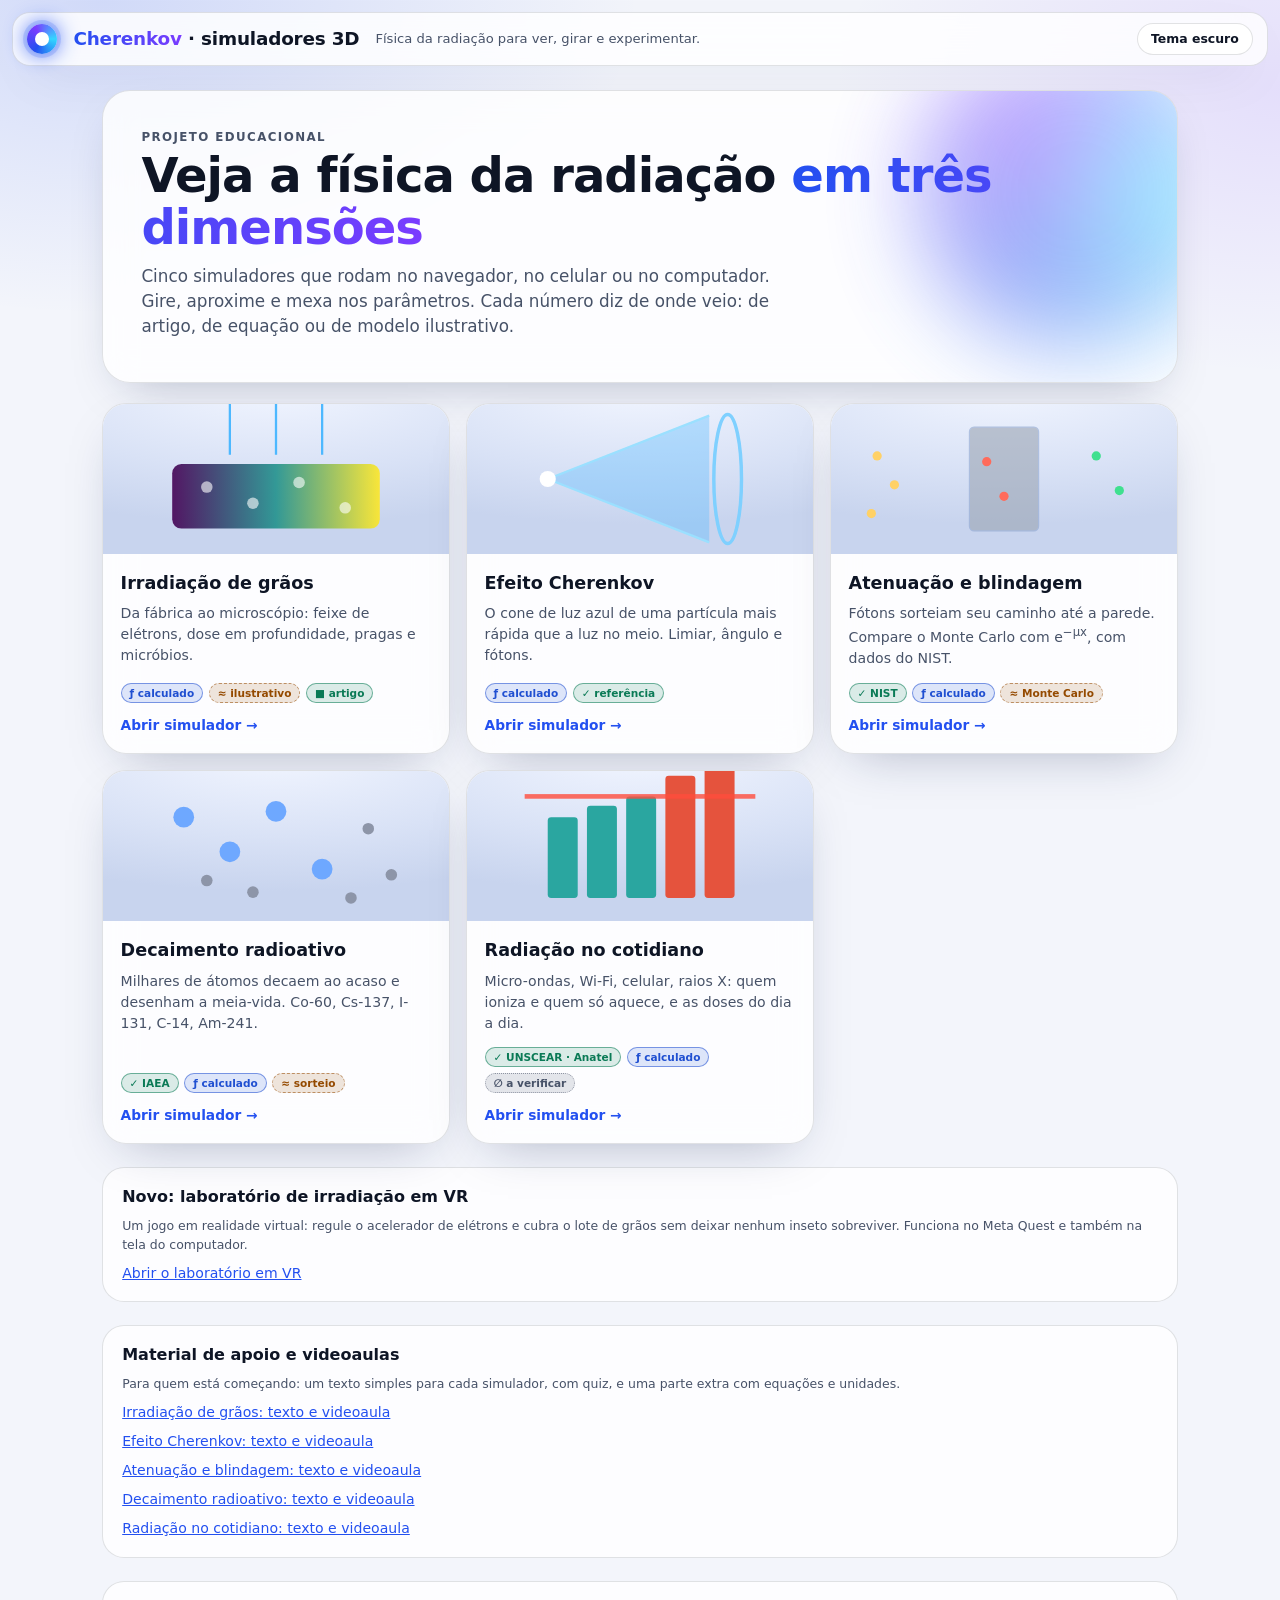
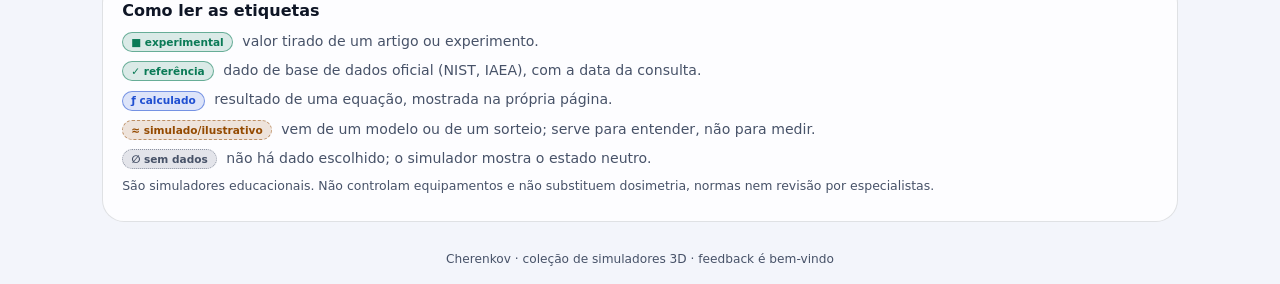
==== commit cfb01dd9: "Add files via upload" ====
--- a/index.html
+++ b/index.html
@@ -5,8 +5,7 @@
 <meta name="viewport" content="width=device-width, initial-scale=1">
 <title>Cherenkov — simuladores 3D de física da radiação</title>
 <meta name="description" content="Coleção de simuladores 3D educacionais: irradiação de grãos, efeito Cherenkov, atenuação de fótons e decaimento radioativo.">
-<style>
-:root{
+<style>:root{
   --bg:#f3f5fb; --card:rgba(255,255,255,.82); --card-solid:#ffffff; --field:#eef1f9;
   --ink:#0e1525; --muted:#475268; --line:rgba(14,21,37,.12); --track:rgba(14,21,37,.14);
   --accent:#2350f0; --accent2:#7a3cff; --accent-ink:#ffffff; --glow1:rgba(35,80,240,.16); --glow2:rgba(122,60,255,.12);
@@ -182,7 +181,6 @@
   .modes .k{display:none}
   .modes button small{display:none}
 }
-
 </style>
 <style>
 .wrap{max-width:1100px;margin:0 auto;padding:.75rem}
@@ -281,6 +279,8 @@
         <div class="go">Abrir simulador →</div></div></a>
   </section>
 
+  <section class="legend-box" aria-labelledby="h-vr"><h2 id="h-vr">Novo: laboratório de irradiação em VR</h2><p class="note" style="margin-top:0">Um jogo em realidade virtual: regule o acelerador de elétrons e cubra o lote de grãos sem deixar nenhum inseto sobreviver. Funciona no Meta Quest e também na tela do computador.</p><ul><li><a href="lab-vr.html">Abrir o laboratório em VR</a></li></ul></section>
+
   <section class="legend-box" aria-labelledby="h-mat"><h2 id="h-mat">Material de apoio e videoaulas</h2><p class="note" style="margin-top:0">Para quem está começando: um texto simples para cada simulador, com quiz, e uma parte extra com equações e unidades.</p><ul><li><a href="material-graos.html">Irradiação de grãos: texto e videoaula</a></li><li><a href="material-cherenkov.html">Efeito Cherenkov: texto e videoaula</a></li><li><a href="material-atenuacao.html">Atenuação e blindagem: texto e videoaula</a></li><li><a href="material-decaimento.html">Decaimento radioativo: texto e videoaula</a></li><li><a href="material-cotidiano.html">Radiação no cotidiano: texto e videoaula</a></li></ul></section>
 
   <section class="legend-box" aria-labelledby="h-leg">
@@ -296,8 +296,7 @@
   </section>
 </main>
 <footer>Cherenkov · coleção de simuladores 3D · feedback é bem-vindo</footer>
-<script>
-"use strict";
+<script>"use strict";
 /* Biblioteca compartilhada dos simuladores: tema, formatação, etiquetas de tipo,
    controles deslizantes e palco 3D (câmera orbital própria, rótulos HTML). */
 const Lab = (() => {
@@ -454,7 +453,6 @@
 
   return { $, $$, num, sci, badge, row, TYPES, theme, slider, stage, setP };
 })();
-
 </script>
 <script>Lab.theme();</script>
 </body>
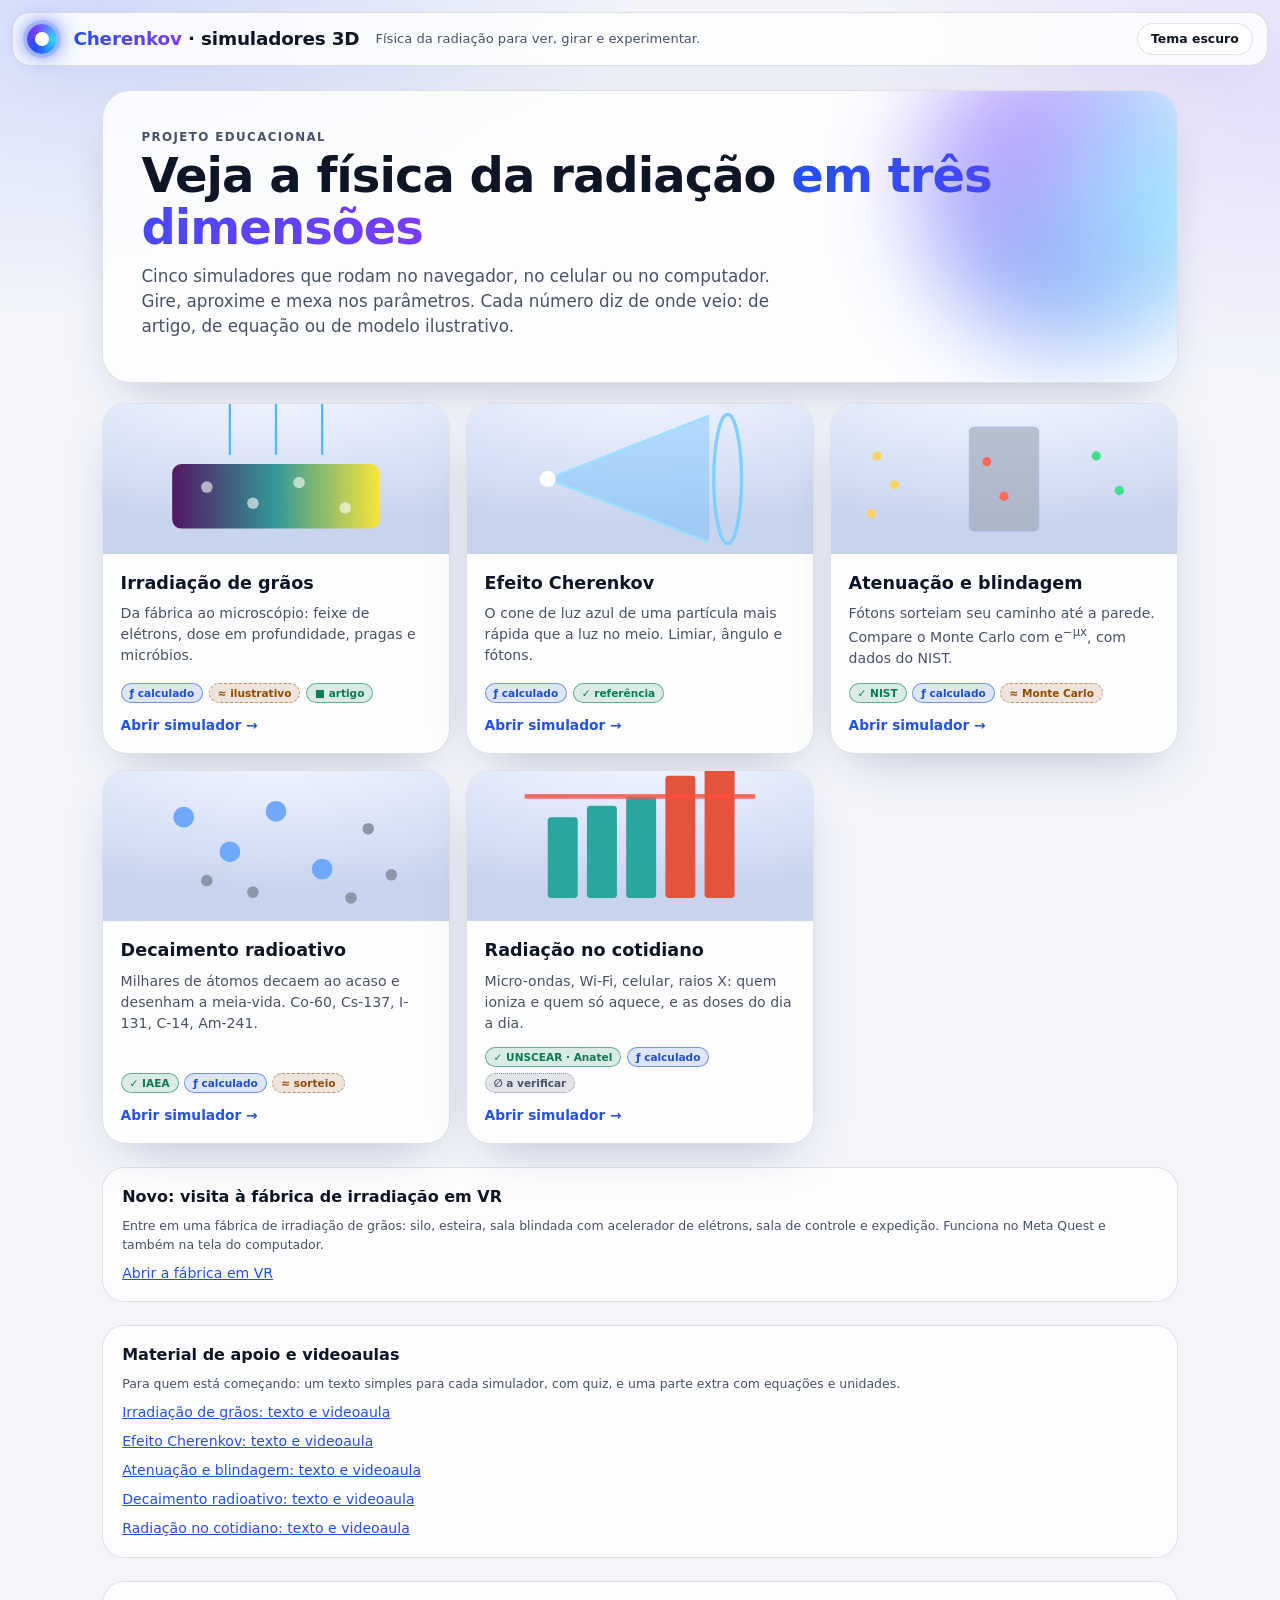
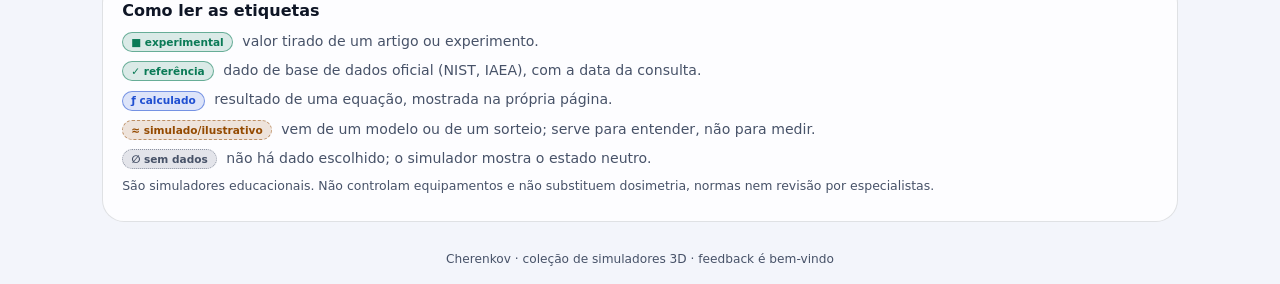
==== commit c8044658: "Add files via upload" ====
--- a/index.html
+++ b/index.html
@@ -279,7 +279,7 @@
         <div class="go">Abrir simulador →</div></div></a>
   </section>
 
-  <section class="legend-box" aria-labelledby="h-vr"><h2 id="h-vr">Novo: laboratório de irradiação em VR</h2><p class="note" style="margin-top:0">Um jogo em realidade virtual: regule o acelerador de elétrons e cubra o lote de grãos sem deixar nenhum inseto sobreviver. Funciona no Meta Quest e também na tela do computador.</p><ul><li><a href="lab-vr.html">Abrir o laboratório em VR</a></li></ul></section>
+  <section class="legend-box" aria-labelledby="h-vr"><h2 id="h-vr">Novo: visita à fábrica de irradiação em VR</h2><p class="note" style="margin-top:0">Entre em uma fábrica de irradiação de grãos: silo, esteira, sala blindada com acelerador de elétrons, sala de controle e expedição. Funciona no Meta Quest e também na tela do computador.</p><ul><li><a href="lab-vr.html">Abrir a fábrica em VR</a></li></ul></section>
 
   <section class="legend-box" aria-labelledby="h-mat"><h2 id="h-mat">Material de apoio e videoaulas</h2><p class="note" style="margin-top:0">Para quem está começando: um texto simples para cada simulador, com quiz, e uma parte extra com equações e unidades.</p><ul><li><a href="material-graos.html">Irradiação de grãos: texto e videoaula</a></li><li><a href="material-cherenkov.html">Efeito Cherenkov: texto e videoaula</a></li><li><a href="material-atenuacao.html">Atenuação e blindagem: texto e videoaula</a></li><li><a href="material-decaimento.html">Decaimento radioativo: texto e videoaula</a></li><li><a href="material-cotidiano.html">Radiação no cotidiano: texto e videoaula</a></li></ul></section>
 
